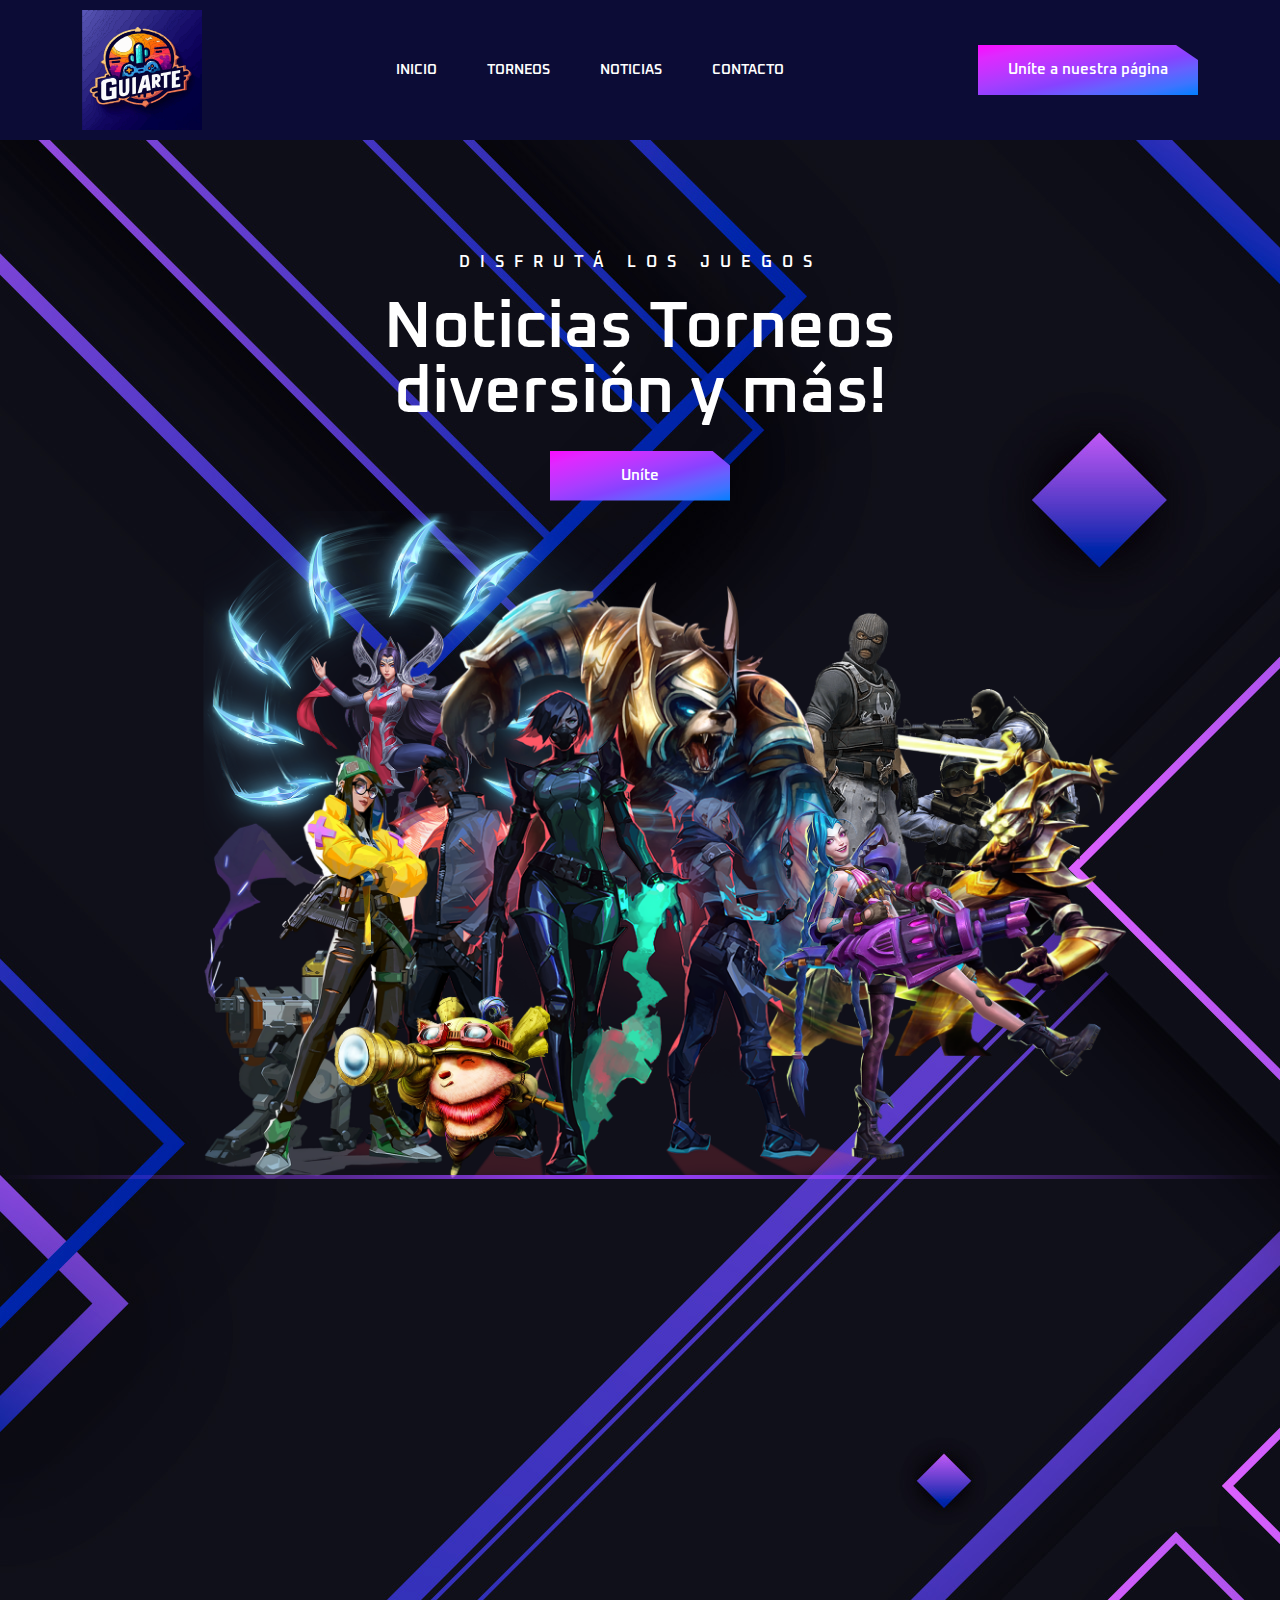
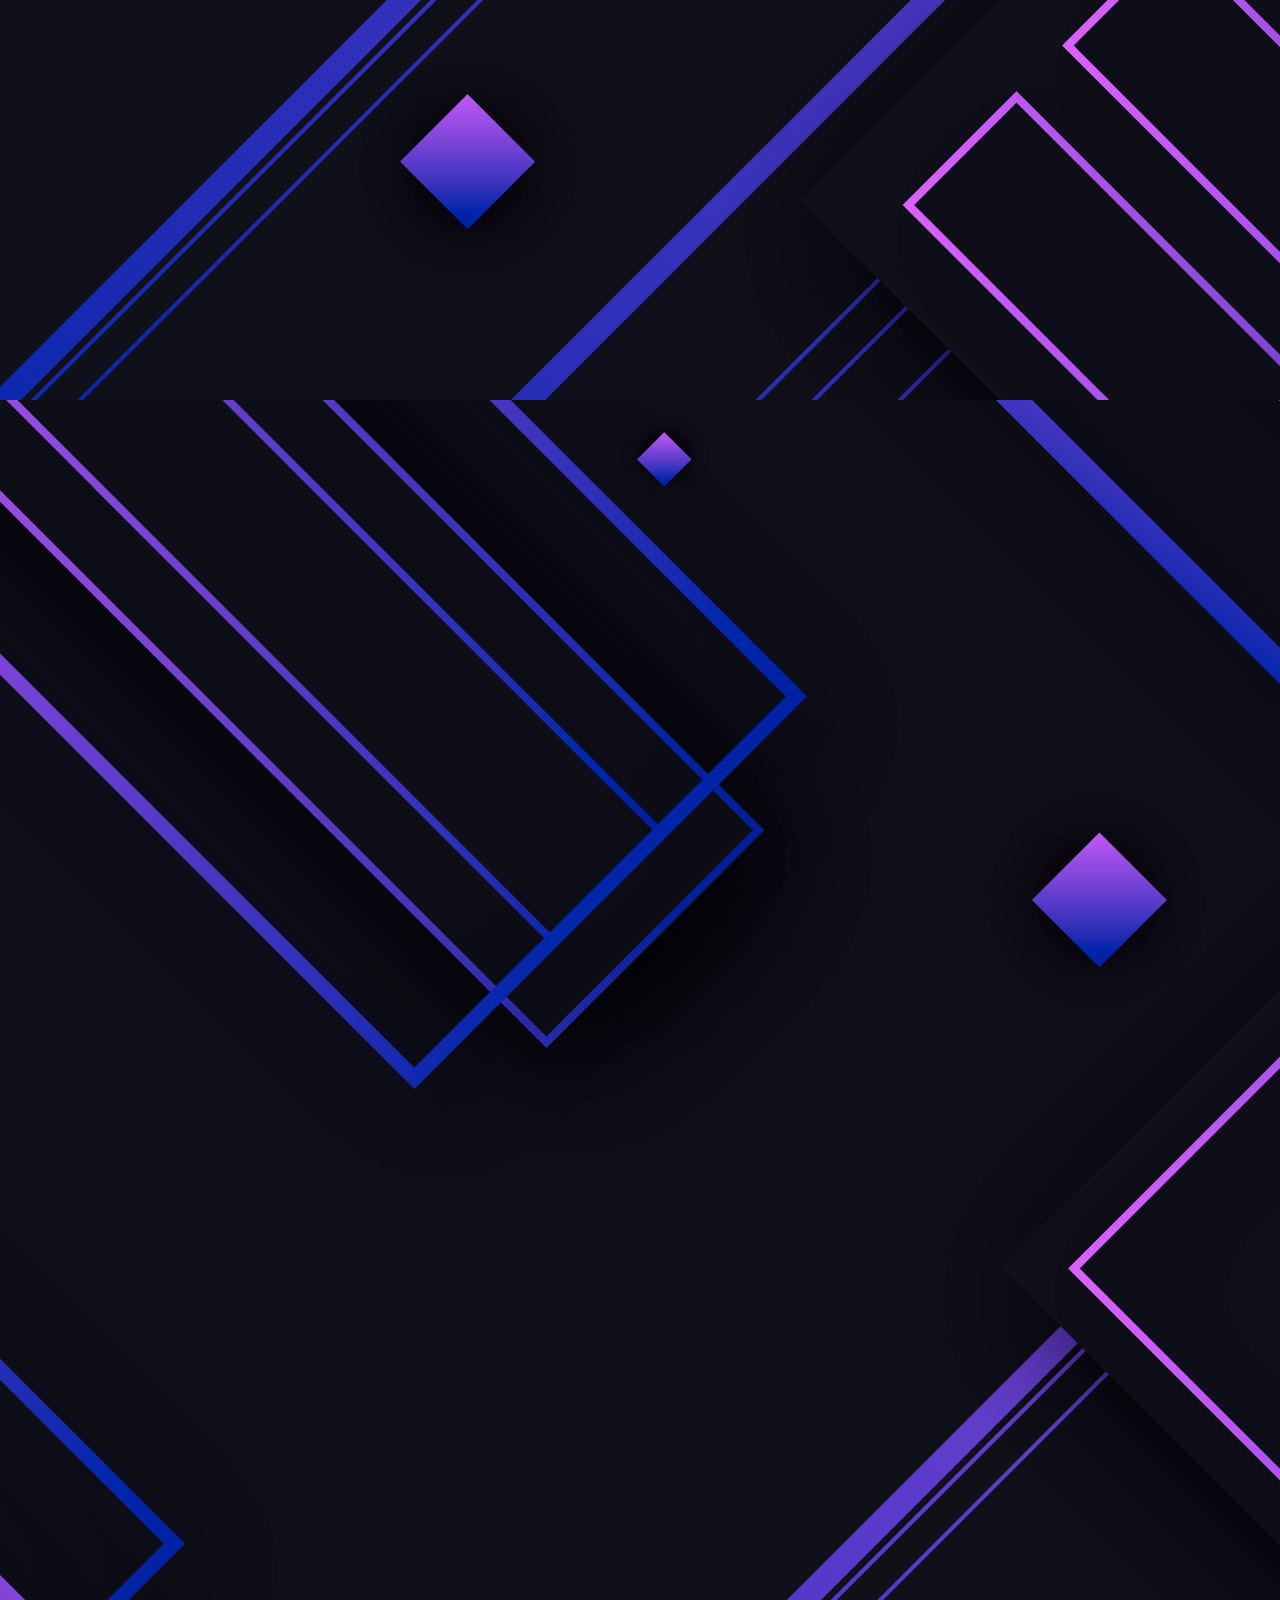
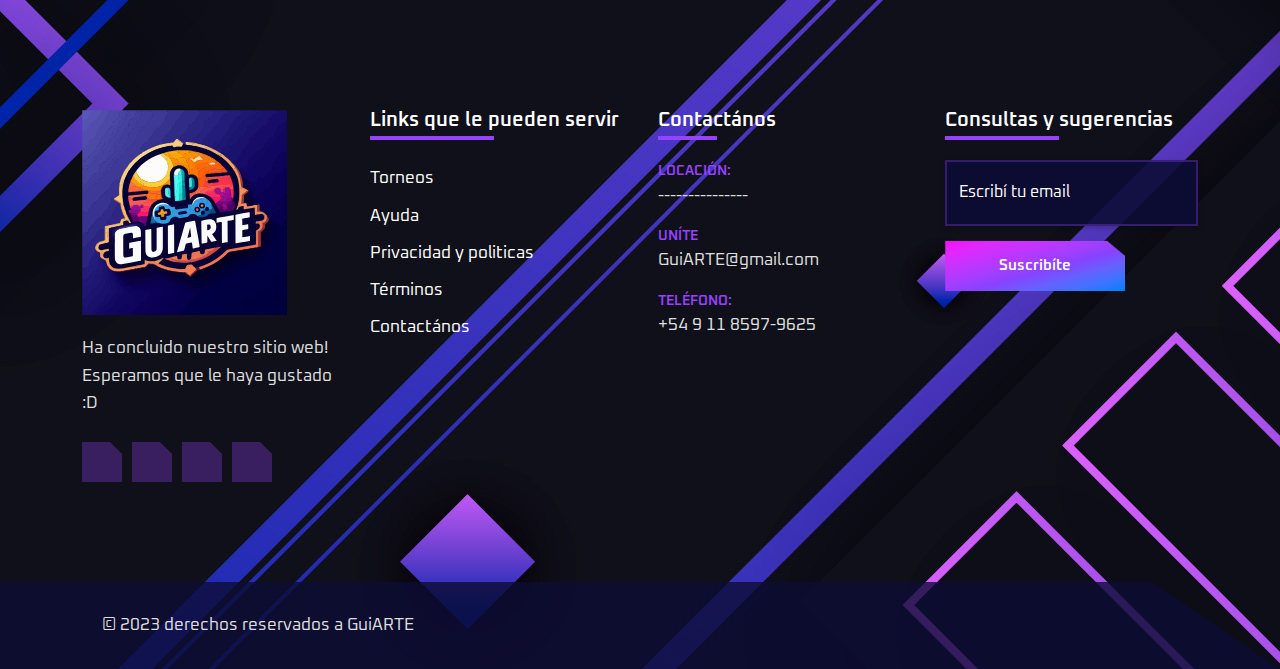
==== GuiARTE/index.html @ c9409fe0 "Add files via upload" ====
<!DOCTYPE html>
<html lang="es">

<head>
  <meta charset="UTF-8">
  <meta http-equiv="X-UA-Compatible" content="IE=edge">
  <meta name="viewport" content="width=device-width, initial-scale=1.0">

  <title>GuiARTE</title>
  <meta name="title" content="Proyecto GuiARTE">
  <meta name="description" content="Codo a Codo">

  <link rel="shortcut icon" href="./favicon.svg" type="image/svg+xml">

  <link rel="preconnect" href="https://fonts.googleapis.com">
  <link rel="preconnect" href="https://fonts.gstatic.com" crossorigin>
  <link
    href="https://fonts.googleapis.com/css2?family=Oxanium:wght@400;500;600;700&family=Work+Sans:wght@600&display=swap"
    rel="stylesheet"> 

  <link rel="stylesheet" href="./assets/css/style.css">


  <link rel="preload" as="image" href="./assets/images/hero-banner.png">
  <link rel="preload" as="image" href="./assets/images/hero-banner-bg.png">

  <script src="https://kit.fontawesome.com/e547f827f8.js" crossorigin="anonymous"></script>

</head>

<body id="top">


  <header class="header active" data-header>
    <div class="container">

      <a href="#" class="logo">
        <img src="./assets/images/logo.svg" width="#" height="#" alt="GuiARTE home">
      </a>

      <nav class="navbar" data-navbar>
        <ul class="navbar-list">

          <li class="navbar-item">
            <a href="#inicio" class="navbar-link" data-nav-link>Inicio</a>
          </li>

          <li class="navbar-item">
            <a href="#torneos" class="navbar-link" data-nav-link>Torneos</a>
          </li>

          <li class="navbar-item">
            <a href="#noticias" class="navbar-link" data-nav-link>Noticias</a>
          </li>

          <li class="navbar-item">
            <a href="#" class="navbar-link" data-nav-link>contacto</a>
          </li>

        </ul>
      </nav>

      <a href="#" class="btn" data-btn>Uníte a nuestra página</a>

      <button class="nav-toggle-btn" aria-label="toggle menu" data-nav-toggler>
        <span class="line line-1"></span>
        <span class="line line-2"></span>
        <span class="line line-3"></span>
      </button>

    </div>
  </header>





  <main>
    <article>



      <div class="hero has-before" id="home">
        <div class="container">

          <p class="section-subtitle">Disfrutá los juegos</p>

          <h1 class="h1 title hero-title">Noticias Torneos <br> diversión y más!</h1>

          <a href="#" class="btn" data-btn>Uníte</a>

          <div class="hero-banner">
            <img src="./assets/images/hero-banner.png" width="850" height="414" alt="hero banner" class="w-100">

            <img src="./assets/images/hero-banner-bg.png" alt="" class="hero-banner-bg">
          </div>

        </div>
      </div>







      <section class="section upcoming" aria-labelledby="upcoming-label" id="torneos">
        <div class="container">

          <p class="section-subtitle" id="upcoming-label" data-reveal="bottom">
            Próximos partidos
          </p>

          <h2 class="h2 section-title" data-reveal="bottom">
            Las batallas más <br> extremas y <span class="span">torneos</span>
          </h2>

          <p class="section-text" data-reveal="bottom">
            Los torneos son de los siguientes juegos: Lol, Valorant y CsGo
          </p>

          <ol class="upcoming-list">

            <li class="upcoming-item">

              <div class="upcoming-card left has-before" data-reveal="left">

                <img src="./assets/images/team-logo-1.png" width="86" height="81" loading="lazy"
                  alt="Purple Death Cadets" class="card-banner">

                <h3 class="h3 card-title">Valorant: <br> lOUD <br> </h3>

                <div class="card-meta">Grupo 2, ago 24</div>

              </div>

              <div class="upcoming-time" data-reveal="bottom">
                <time class="time" datetime="10:00">20:30</time>

                <time class="date" datetime="2022-05-25">24 de agosto 2023</time>

                <div class="social-wrapper">
                  <a href="#" class="social-link">
                    <i class="fa fa-youtube-play" aria-hidden="true"></i>
                  </a>

                  <a href="#" class="social-link">
                    <i class="fa fa-twitch" aria-hidden="true"></i>
                  </a>
                </div>
              </div>

              <div class="upcoming-card left has-before" data-reveal="left">

                <img src="./assets/images/team-logo-2.png" width="86" height="81" loading="lazy"
                  alt="Trigger Brain Squad" class="card-banner">

                <h3 class="h3 card-title">Valorant: <br> FNC</h3>

                <div class="card-meta">Grupo 2, ago 24</div>

              </div>

            </li>

            <li class="upcoming-item">

              <div class="upcoming-card left has-before" data-reveal="left">

                <img src="./assets/images/team-logo-3.png" width="86" height="81" loading="lazy"
                  alt="The Black Hat Hackers" class="card-banner">

                <h3 class="h3 card-title">Lol: kt Rolster</h3>

                <div class="card-meta">Grupo 1, 29 oct</div>

              </div>

              <div class="upcoming-time" data-reveal="bottom">
                <time class="time" datetime="12:30">01:00</time>

                <time class="date" datetime="2024-01-10">29 de octubre</time>

                <div class="social-wrapper">
                  <a href="#" class="social-link">
                    <i class="fa fa-youtube-play" aria-hidden="true"></i>
                  </a>

                  <a href="#" class="social-link">
                    <i class="fa fa-twitch" aria-hidden="true"></i>
                  </a>
                </div>
              </div>

              <div class="upcoming-card left has-before" data-reveal="left">

                <img src="./assets/images/team-logo-4.png" width="86" height="81" loading="lazy"
                  alt="Your Worst Nightmare" class="card-banner">

                <h3 class="h3 card-title">Lol: Dplus Kia</h3>

                <div class="card-meta">Grupo 1, 29 oct</div>

              </div>

            </li>

            <li class="upcoming-item">

              <div class="upcoming-card left has-before" data-reveal="left">

                <img src="./assets/images/team-logo-5.png" width="86" height="81" loading="lazy"
                  alt="Witches And Quizards" class="card-banner">

                <h3 class="h3 card-title">Cs2: Astralis</h3>

                <div class="card-meta">Grupo 3, ago 30</div>

              </div>

              <div class="upcoming-time" data-reveal="bottom">
                <time class="time" datetime="04:20">02:45</time>

                <time class="date" datetime="2024-12-15">30 de agosto</time>

                <div class="social-wrapper">
                  <a href="#" class="social-link">
                    <i class="fa fa-youtube-play" aria-hidden="true"></i>
                  </a>

                  <a href="#" class="social-link">
                    <i class="fa fa-twitch" aria-hidden="true"></i>
                  </a>
                </div>
              </div>

              <div class="upcoming-card left has-before" data-reveal="left">

                <img src="./assets/images/team-logo-6.png" width="86" height="81" loading="lazy"
                  alt="Resting Bitch Faces" class="card-banner">

                <h3 class="h3 card-title">Cs2: Vitality</h3>

                <div class="card-meta">Grupo 3, ago 30</div>

              </div>

            </li>

          </ol>

        </div>
      </section>







      <section class="section news" aria-label="our latest news" id="noticias">
        <div class="container">



          <h2 class="h2 section-title" data-reveal="bottom">
            Noticias 
          </h2>

          <p class="section-text" data-reveal="bottom">
            Las noticias son de los siguientes juegos: Lol, Valorant y CsGo
          </p>

          <ul class="news-list">

            <li data-reveal="bottom">
              <div class="news-card">

                <figure class="card-banner img-holder" style="--width: 600; --height: 400;">
                  <img src="./assets/images/news-1.jpg" width="600" height="400" loading="lazy"
                    alt="Innovative Business All Over The World." class="img-cover">
                </figure>

                <div class="card-content">

                  <a href="#" class="card-tag">Valorant</a>

                  <ul class="card-meta-list">

                    <li class="card-meta-item">
                      <i class="fa fa-calendar" aria-hidden="true"></i>
                      <time class="card-meta-text" datetime="#">20/10/2023</time>
                    </li>
                  </ul>

                  <h3 class="h3">
                    <a href="#" class="card-title">Anuncio oficial de la experiencia de juego del nuevo agente Iso</a>
                  </h3>

                  <p class="card-text">
                    Un profesional experimentado en acción. Iso se incorpora a la plantilla de Valorant en el episidio 7. Acto III
                  </p>

                  <a href="#" class="link has-before">Leé más</a>

                </div>

              </div>
            </li>

            <li data-reveal="bottom">
              <div class="news-card">

                <figure class="card-banner img-holder" style="--width: 600; --height: 400;">
                  <img src="./assets/images/news-2.jpg" width="600" height="400" loading="lazy"
                    alt="How To Start Initiating An Startup In Few Days." class="img-cover">
                </figure>

                <div class="card-content">

                  <a href="#" class="card-tag">league of legends</a>

                  <ul class="card-meta-list">

                    <li class="card-meta-item">
                      <i class="fa fa-calendar" aria-hidden="true"></i>
                      <time class="card-meta-text" datetime="2022-01-01">24/10/2023</time>
                    </li>
                  </ul>

                  <h3 class="h3">
                    <a href="#" class="card-title">Notas de la versión 13.21 de teamfight tactics</a>
                  </h3>

                  <p class="card-text">
                    La versión 13.21 será en la que se juegue el campeonato, así que marcad en el calendario el primer fin de semana de noviembre. Además, ¡anunciaremos algo muy especial el último día de la competición!
                  </p>

                  <a href="#" class="link has-before">Leé más</a>

                </div>

              </div>
            </li>

            <li data-reveal="bottom">
              <div class="news-card">

                <figure class="card-banner img-holder" style="--width: 600; --height: 400;">
                  <img src="./assets/images/news-3.jpg" width="600" height="400" loading="lazy"
                    alt="Financial Experts Support Help You To Find Out." class="img-cover">
                </figure>

                <div class="card-content">

                  <a href="#" class="card-tag">Counter Strike 2</a>

                  <ul class="card-meta-list">

                    <li class="card-meta-item">
                      <i class="fa fa-calendar" aria-hidden="true"></i>
                      <time class="card-meta-text" datetime="2022-01-01">27/10/2023</time>
                    </li>
                  </ul>

                  <h3 class="h3">
                    <a href="#" class="card-title">Counter Strike 2 ya está aquí.</a>
                  </h3>

                  <p class="card-text">
                    Counter Strike 2 es el avance técnico más importante en la historia de esta franquicia, con nuevas características actuales y con actualizaciones que tendrán lugar durante los años venideros.
                  </p>

                  <a href="#" class="link has-before">Leé más</a>

                </div>

              </div>
            </li>

          </ul>

        </div>
      </section>

    </article>
  </main>




  <footer class="footer">

    <div class="section footer-top">
      <div class="container">

        <div class="footer-brand">

          <a href="#" class="logo">
            <img src="./assets/images/logo.svg" width="150" height="73" loading="lazy" alt="Unigine logo">
          </a>

          <p class="footer-text">
            Ha concluido nuestro sitio web! Esperamos que le haya gustado :D
          </p>

          <ul class="social-list">

            <li>
              <a href="#" class="social-link">
                <i class="fa fa-facebook-official" aria-hidden="true"></i>
              </a>
            </li>

            <li>
              <a href="#" class="social-link">
                <i class="fa fa-twitter" aria-hidden="true"></i>
              </a>
            </li>

            <li>
              <a href="#" class="social-link">
                <i class="fa fa-instagram" aria-hidden="true"></i>
              </a>
            </li>

            <li>
              <a href="#" class="social-link">
                <i class="fa fa-youtube-play" aria-hidden="true"></i>
              </a>
            </li>

          </ul>

        </div>

        <div class="footer-list">

          <p class="title footer-list-title has-after">Links que le pueden servir</p>

          <ul>

            <li>
              <a href="#" class="footer-link">Torneos</a>
            </li>

            <li>
              <a href="#" class="footer-link">Ayuda</a>
            </li>

            <li>
              <a href="#" class="footer-link">Privacidad y politicas</a>
            </li>

            <li>
              <a href="#" class="footer-link">Términos</a>
            </li>

            <li>
              <a href="#" class="footer-link">Contactános</a>
            </li>

          </ul>

        </div>

        <div class="footer-list">

          <p class="title footer-list-title has-after">Contactános</p>

          <div class="contact-item">
            <span class="span">Locación:</span>

            <address class="contact-link">
              ---------------
            </address>
          </div>

          <div class="contact-item">
            <span class="span">Uníte</span>

            <a href="mailto:Info@unigine.com" class="contact-link">GuiARTE@gmail.com</a>
          </div>

          <div class="contact-item">
            <span class="span">Teléfono:</span>

            <a href="tel:+12345678910" class="contact-link">+54 9 11 8597-9625</a>
          </div>

        </div>

        <div class="footer-list">

          <p class="title footer-list-title has-after">Consultas y sugerencias</p>

          <form action="./index.html" method="get" class="footer-form">
            <input type="email" name="email_address" required placeholder="Escribí tu email" autocomplete="off"
              class="input-field">

            <button type="submit" class="btn" data-btn>Suscribíte</button>
          </form>

        </div>

      </div>
    </div>

    <div class="footer-bottom">
      <div class="container">

        <p class="copyright">
          &copy; 2023 derechos reservados a GuiARTE
        </p>

      </div>
    </div>

  </footer>






  <a href="#top" class="back-top-btn" aria-label="back to top" data-back-top-btn>
    <i class="fa fa-angle-up" aria-hidden="true"></i>
  </a>







  <div class="cursor" data-cursor></div>





  <script src="./assets/js/script.js"></script>


  <script type="module" src="https://unpkg.com/ionicons@5.5.2/dist/ionicons/ionicons.esm.js"></script>
  <script nomodule src="https://unpkg.com/ionicons@5.5.2/dist/ionicons/ionicons.js"></script>

</body>

</html>
---- GuiARTE/assets/css/style.css ----
:root {


  --bg-purple: hsla(267, 100%, 63%, 1);
  --bg-purple-alpha-30: hsla(267, 100%, 63%, 0.3);
  --bg-dark-purple: hsla(279, 42%, 9%, 1);
  --bg-oxford-blue: hsla(240, 63%, 13%, 1);
  --bg-oxford-blue-alpha-95: hsla(240, 63%, 13%, 0.95);
  --bg-oxford-blue-alpha-90: hsla(240, 63%, 13%, 0.9);
  --bg-oxford-blue-alpha-80: hsla(240, 63%, 13%, 0.8);

  --gradient-1: linear-gradient(to right bottom, hsl(299, 100%, 52%), hsl(291, 100%, 58%), hsl(283, 100%, 60%), hsl(273, 100%, 62%), hsl(262, 100%, 63%), hsl(242, 100%, 69%), hsl(223, 100%, 62%), hsl(210, 100%, 50%));
  --gradient-2: linear-gradient(90deg, transparent 0%, #9841ff 50%, transparent 100%);

  --text-white: hsla(0, 0%, 100%, 1);
  --text-gainsboro: hsla(0, 0%, 87%, 1);
  --text-champagne-pink: hsla(23, 61%, 86%, 1);
  --text-purple: hsla(267, 100%, 63%, 1);


  --border-space-cadet: hsl(240, 45%, 17%);
  --border-purple-alpha-30: hsla(267, 100%, 63%, 0.3); 


  --fontFamily-oxanium: 'Oxanium', cursive;
  --fontFamily-work-sans: 'Work Sans', sans-serif;

  --fontSize-1: 3.6rem;
  --fontSize-2: 2.4rem;
  --fontSize-3: 2rem;
  --fontSize-4: 1.7rem;
  --fontSize-5: 1.6rem;
  --fontSize-6: 1.5rem;
  --fontSize-7: 1.4rem;
  --fontSize-8: 1.2rem;


  --weight-regular: 400;
  --weight-semiBold: 600;
  --weight-bold: 700;



  --section-spacing: 60px;



  --shadow: 0px 2px 5px 0px hsla(0, 0%, 0%, 0.2);


  --radius-circle: 50%;
  --radius-5: 5px;
  --radius-3: 3px;



  --clip-path-1: polygon(0 0, 100% 0, 100% 0, 0 0);
  --clip-path-2: polygon(0 0, 100% 0, 100% 100%, 0 100%);
  --clip-path-3: polygon(0% 0%, 90% 0, 100% 30%, 100% 100%, 0 100%);
  --clip-path-4: polygon(90% 0, 100% 40%, 100% 100%, 0 100%, 0 0);
  --clip-path-5: polygon(100% 0, 100% 100%, 10% 100%, 0 60%, 0 0);
  --clip-path-6: polygon(10% 0, 100% 0, 100% 100%, 0 100%, 0 40%);
  --clip-path-7: polygon(100% 0, 100% 60%, 90% 100%, 0 100%, 0 0);
  --clip-path-8: polygon(0% 0%, 70% 0, 100% 30%, 100% 100%, 0 100%);
  --clip-path-9: polygon(0 0, 90% 0, 100% 100%, 0% 100%);



  --transition-1: 250ms ease;
  --transition-2: 500ms ease;
  --cubic-out: cubic-bezier(0.05, 0.83, 0.52, 0.97);

}






*,
*::before,
*::after {
  margin: 0;
  padding: 0;
  box-sizing: border-box;
}

li { list-style: none; }

a,
img,
time,
span,
input,
button,
textarea,
ion-icon { display: block; }

a {
  color: inherit;
  text-decoration: none;
}

img { height: auto; }

input,
button,
textarea {
  background: none;
  border: none;
  font: inherit;
}

input,
textarea { width: 100%; }

button { cursor: pointer; }

ion-icon { pointer-events: none; }

address { font-style: normal; }

html {
  font-size: 10px;
  scroll-behavior: smooth;
}

body {
  background-color: var(--bg-dark-purple);
  background-image: url("../images/body-bg.jpg");
  background-repeat: repeat;
  color: var(--text-gainsboro);
  font-family: var(--fontFamily-oxanium);
  font-size: var(--fontSize-4);
  font-weight: var(--weight-regular);
  line-height: 1.6;
  overflow-x: hidden;
}

::-webkit-scrollbar { width: 8px; }

::-webkit-scrollbar-track { background-color: var(--bg-dark-purple); }

::-webkit-scrollbar-thumb { background-color: var(--bg-purple); }





.container { padding-inline: 12px; }

.has-before,
.has-after {
  position: relative;
  z-index: 1;
}

.has-before::before,
.has-after::after {
  content: "";
  position: absolute;
}

.title { color: var(--text-white); }

.h1,
.h3 { line-height: 1.3; }

.h1 {
  font-size: var(--fontSize-1);
  font-weight: var(--weight-semiBold);
}

.h2 {
  font-size: var(--fontSize-2);
  line-height: 1.4;
}

.h3 { font-size: var(--fontSize-3); }

.section-title,
.section-subtitle,
.section-text { text-align: center; }

.section-subtitle {
  color: var(--text-white);
  font-weight: var(--weight-semiBold);
  font-size: var(--fontSize-5);
  text-transform: uppercase;
}

.btn {
  position: relative;
  background-image: var(--gradient-1);
  color: var(--text-white);
  font-size: var(--fontSize-6);
  font-weight: var(--weight-semiBold);
  max-width: max-content;
  min-width: 180px;
  height: 50px;
  display: grid;
  place-items: center;
  padding-inline: 30px;
  clip-path: var(--clip-path-3);
  overflow: hidden;
}

.btn::before {
  content: "";
  position: absolute;
  top: var(--top, 50%);
  left: var(--left, 50%);
  width: 250%;
  padding-block-end: 250%;
  background-color: var(--bg-purple);
  transform: translate(-50%, -50%) scale(0);
  border-radius: var(--radius-circle);
  z-index: -1;
  transition: transform var(--transition-2);
}

.btn:is(:hover, :focus-visible)::before { transform: translate(-50%, -50%) scale(1); }

.w-100 { width: 100%; }

.section { padding-block: var(--section-spacing); }

.section-title {
  margin-block: 10px;
  text-transform: uppercase;
}

.section-title .span {
  display: inline;
  color: var(--text-purple);
}

.section-text {
  margin-block-end: 40px;
  max-width: 480px;
  margin-inline: auto;
}

.social-wrapper {
  display: flex;
  align-items: center;
  gap: 10px;
}

.img-holder {
  background-color: var(--bg-purple);
  aspect-ratio: var(--width) / var(--height);
  overflow: hidden;
}

.img-cover {
  width: 100%;
  height: 100%;
  object-fit: cover;
}

[data-reveal] {
  opacity: 0;
  transition: var(--transition-2);
}

[data-reveal="left"] { transform: translateX(-20px); }

[data-reveal="right"] { transform: translateX(20px); }

[data-reveal="bottom"] { transform: translateY(20px); }

[data-reveal].revealed {
  opacity: 1;
  transform: translate(0);
}





.header .btn { display: none; }

.header {
  position: absolute;
  top: 0;
  left: 0;
  width: 100%;
  background-color: var(--bg-oxford-blue);
  padding: 10px 12px;
  z-index: 4;
}

.header.active {
  position: fixed;
  animation: slideUP 1s ease forwards;
}

@keyframes slideUP {
  0% { transform: translateY(-100%); }
  100% { transform: translateY(0); }
}

.header .container {
  display: flex;
  justify-content: space-between;
  align-items: center;
}

.nav-toggle-btn .line {
  height: 3px;
  width: 10px;
  margin-block: 4px;
  background-color: var(--text-gainsboro);
  border-radius: 8px;
  transition: var(--transition-1);
}

.nav-toggle-btn .line-2 { width: 20px; }

.nav-toggle-btn .line-3 { margin-inline-start: auto; }

.nav-toggle-btn.active .line-2 { transform: rotate(-45deg); }

.nav-toggle-btn.active .line-1 { transform: rotate(45deg) translate(4px, 1.5px); }

.nav-toggle-btn.active .line-3 { transform: rotate(45deg) translate(-3px, -1px); }

.navbar {
  position: absolute;
  top: calc(100% - 1px);
  right: 12px;
  left: 12px;
  background-color: var(--bg-oxford-blue);
  padding: 0 15px;
  clip-path: var(--clip-path-1);
  visibility: hidden;
  transition: clip-path 500ms var(--cubic-out);
}

.navbar.active {
  clip-path: var(--clip-path-2);
  visibility: visible;
}

.navbar-link {
  padding: 12px 25px;
  text-transform: uppercase;
  font-size: var(--fontSize-7);
  font-weight: var(--weight-semiBold);
  color: var(--text-white);
}

.navbar-item { border-block-start: 1px solid var(--border-space-cadet); }

.navbar-item:last-child { border-block-end: 1px solid var(--border-space-cadet); }





.hero {
  padding-block-start: 170px;
  text-align: center;
}

.hero .section-subtitle { letter-spacing: 5px; }

.hero-title { margin-block: 20px 25px; }

.hero .btn { margin-inline: auto; }

.hero::before {
  background-image: var(--gradient-2);
  bottom: 0;
  left: 0;
  width: 100%;
  height: 4px;
  z-index: 1;
}

.hero-banner {
  position: relative;
  margin-block-start: 10px;
}

.hero-banner-bg { display: none; }





.upcoming-item:not(:last-child) { margin-block-end: 90px; }

.upcoming-card {
  display: flex;
  justify-content: space-between;
  align-items: center;
}

.upcoming-card::before {
  top: 50%;
  background-image: var(--gradient-1);
  transform: translateY(-50%);
  width: 90%;
  height: 80px;
  z-index: -1;
  opacity: 0.3;
  border-radius: var(--radius-5);
}

.upcoming-card.left::before {
  right: 0;
  clip-path: var(--clip-path-4);
}

.upcoming-card.right::before {
  left:0;
  clip-path: var(--clip-path-6);
}

.upcoming-card .card-title { text-transform: uppercase; }

.upcoming-card.left .card-title {
  margin-inline-end: 50px;
  text-align: right;
}

.upcoming-card.right .card-title {
  margin-inline-start: 50px;
  text-align: left;
}

.upcoming-card .card-meta {
  position: relative;
  bottom: -20px;
  left: 50%;
  transform: translateX(-50%);
  background-image: var(--gradient-1);
  width: max-content;
  padding: 6px 20px;
  font-size: var(--fontSize-8);
  font-weight: var(--weight-semiBold);
  text-transform: uppercase;
  border-radius: var(--radius-3);
}

.upcoming-card.left .card-meta { clip-path: var(--clip-path-5); }

.upcoming-card.right .card-meta { clip-path: var(--clip-path-7); }

.upcoming-card .card-banner { width: 60%; }

.upcoming-card.right .card-banner { order: 1; }

.upcoming-time { margin-block: 50px 30px; }

.upcoming-time :is(.time, .date) { text-align: center; }

.upcoming-time .time {
  color: var(--text-white);
  font-size: var(--fontSize-1);
  font-weight: var(--weight-bold);
  line-height: 1;
}

.upcoming-time .date {
  font-size: var(--fontSize-7);
  font-weight: var(--weight-semiBold);
  margin-block: 5px;
}

.upcoming-item .social-wrapper { justify-content: center; }

.upcoming-item .social-link {
  color: var(--text-white);
  font-size: 2.5rem;
  transition: var(--transition-1);
}

.upcoming-item .social-link:is(:hover, :focus-visible) { color: var(--text-purple); }



.news-list {
  display: grid;
  gap: 30px;
}

.news-card {
  background-color: var(--bg-oxford-blue-alpha-90);
  box-shadow: var(--shadow);
}

.news-card .card-content {
  position: relative;
  padding: 30px;
}

.card-tag {
  position: absolute;
  bottom: 100%;
  left: 0;
  background-image: var(--gradient-1);
  color: var(--text-white);
  font-size: var(--fontSize-8);
  font-weight: var(--weight-semiBold);
  text-transform: uppercase;
  height: 30px;
  line-height: 32px;
  padding-inline: 20px;
  clip-path: var(--clip-path-3);
}

.news-card :is(.card-meta-list, .card-meta-item) {
  display: flex;
  align-items: center;
}

.news-card .card-meta-list {
  flex-wrap: wrap;
  gap: 5px 10px;
}

.news-card .card-meta-item { gap: 5px; }

.news-card .card-meta-item ion-icon { color: var(--text-purple); }

.news-card .card-meta-text,
.news-card .link {
  color: var(--text-champagne-pink);
  font-size: var(--fontSize-7);
  font-weight: var(--weight-bold);
  text-transform: uppercase;
}

.news-card .h3 { margin-block: 15px 10px; }

.news-card .card-title {
  display: inline;
  background-image: linear-gradient(to left, var(--bg-purple), var(--bg-purple));
  background-repeat: no-repeat;
  background-position: left bottom;
  background-size: 0% 4px;
  transition: var(--transition-2);
}

.news-card .card-title:is(:hover, :focus-visible) { background-size: 100% 4px; }

.news-card .link {
  max-width: max-content;
  margin-block-start: 15px;
  padding-inline-start: 30px;
  transition: var(--transition-1);
}

.news-card .link::before {
  top: 50%;
  left: 0;
  transform: translateY(-100%);
  width: 20px;
  height: 4px;
  background-color: var(--bg-purple);
}

.news-card .link:is(:hover, :focus-visible) { color: var(--text-purple); }



.footer-top .container {
  display: grid;
  gap: 35px;
}

.footer-text { margin-block: 20px 25px; }

.social-list {
  display: flex;
  gap: 10px;
}

.footer .social-link {
  width: 40px;
  height: 40px;
  background-color: var(--bg-purple-alpha-30);
  display: grid;
  place-items: center;
  clip-path: var(--clip-path-8);
  transition: var(--transition-1);
}

.footer .social-link:is(:hover, :focus-visible) {
  background-color: var(--bg-purple);
  transform: translateY(-2px);
}

.footer-list-title {
  font-size: var(--fontSize-3);
  font-weight: var(--weight-semiBold);
  line-height: 1;
  position: relative;
  padding-block-end: 10px;
  margin-block-end: 20px;
  max-width: max-content;
}

.footer-list-title::after {
  bottom: 0;
  left: 0;
  width: 50%;
  height: 4px;
  background-color: var(--bg-purple);
}

.footer-link {
  padding-block: 5px;
  color: var(--text-white);
  transition: var(--transition-1);
}

.footer-link:is(:hover, :focus-visible) { color: var(--text-purple); }

.contact-item .span {
  color: var(--text-purple);
  font-size: var(--fontSize-7);
  text-transform: uppercase;
  font-weight: var(--weight-semiBold);
}

.contact-item:not(:last-child) { margin-block-end: 15px; }

.input-field {
  background-color: var(--bg-oxford-blue-alpha-90);
  color: var(--text-white);
  font-size: var(--fontSize-5);
  padding: 18px 12px;
  box-shadow: var(--shadow);
  border: 2px solid var(--border-purple-alpha-30);
  margin-block-end: 15px;
  outline: none;
}

.input-field::placeholder { color: var(--text-white); }

.footer-bottom {
  clip-path: var(--clip-path-9);
  background-color: var(--bg-oxford-blue-alpha-80);
}

.copyright { padding: 30px 20px; }



.back-top-btn {
  position: fixed;
  bottom: 10px;
  right: 20px;
  width: 50px;
  height: 50px;
  background-image: var(--gradient-1);
  display: grid;
  place-items: center;
  font-size: 2.1rem;
  clip-path: var(--clip-path-8);
  opacity: 0;
  transition: var(--transition-1);
  z-index: 4;
}

.back-top-btn.active {
  opacity: 1;
  transform: translateY(-20px);
}





.cursor { display: none; }





@media (min-width: 575px) {


  .container {
    max-width: 540px;
    width: 100%;
    margin-inline: auto;
  }



  .header .logo img { width: 120px; }




  .upcoming-card.left .card-meta {
    left: auto;
    right: -15%;
  }

  .upcoming-card.right .card-meta { left: 25%; }



  .footer-top .container { grid-template-columns: 1fr 1fr; }

}





@media (min-width: 768px) {



  :root {


    --fontSize-1: 6.5rem;
    --fontSize-2: 3.2rem;

  }



  .container { max-width: 720px; }

  .h1 { line-height: 1; }



  .hero .section-subtitle { letter-spacing: 10px; }

  .hero-banner-bg {
    display: block;
    width: 100%;
    position: absolute;
    bottom: 0;
    left: 0;
    transform: scale(1.3);
    transform-origin: bottom;
    z-index: -1;
  }



  .upcoming-card::before { height: 110px; }

  .upcoming-card .card-meta {
    padding-block: 12px;
    bottom: 20px;
  }

  .upcoming-card .card-title { --fontSize-3: 2.8rem; }

  .upcoming-card.left .card-meta { right: -10%; }

  .upcoming-card.right .card-meta { left: 20%; }

  .upcoming-time .time { --fontSize-1: 5rem; }



  .news-list { grid-template-columns: 1fr 1fr; }


  .cursor {
    display: block;
    position: fixed;
    top: 0;
    left: 0;
    width: 30px;
    height: 30px;
    background-color: var(--bg-purple);
    border-radius: var(--radius-circle);
    transform: translate(-50%, -50%);
    opacity: 0;
    pointer-events: none;
    z-index: 6;
    transition: var(--transition-1);
    transition-property: opacity, transform;
  }

  body:hover .cursor { opacity: 0; }

  body .cursor.hovered {
    transform: translate(-50%, -50%) scale(1.3);
    opacity: 0;
  }

}






@media (min-width: 992px) {


  :root {
    


    --fontSize-2: 4.5rem;


    --section-spacing: 100px;

  }



  .container { max-width: 960px; }

  .h2 { line-height: 1.1; }





  .nav-toggle-btn { display: none; }

  .navbar,
  .navbar.active {
    all: unset;
    display: block;
  }

  .navbar-item,
  .navbar-item:last-child { border: none; }

  .navbar-list { display: flex; }

  .header .btn {
    display: grid;
    text-align: center;
  }




  .hero-banner-bg { transform: scale(1.2); }


  .upcoming-item {
    display: grid;
    grid-template-columns: 1fr 0.5fr 1fr;
    align-items: center;
  }

  .upcoming-time { margin-block: 0; }

  .upcoming-card .card-meta {
    left: 50%;
    bottom: -30px;
    transform: translateX(-50%);
  }

  .upcoming-card.right .card-meta { left: 50%; }


  .news-list { grid-template-columns: repeat(3, 1fr); }




   
  .footer-top .container { grid-template-columns: repeat(4, 1fr); }

}





@media (min-width: 1200px) {



  .container { max-width: 1140px; }

  .section-text { margin-block-end: 60px; }





  .hero { padding-block-start: 250px; }

  .hero-banner-bg { transform: scale(1.2); }

  .hero-banner .w-100 {
    max-width: max-content;
    margin-inline: auto;
  }




  .upcoming-card .card-banner {
    max-height: 180px;
    width: auto;
  }

  .upcoming-card .card-meta { bottom: 0; }

  .upcoming-card.right .card-meta { left: 35%; }

  .upcoming-time .time { --fontSize-1: 6.2rem; }




  .footer-top .container { grid-template-columns: 1f 0.5fr 0.5fr 1fr; }

  .footer .logo img { width: 205px; }

}
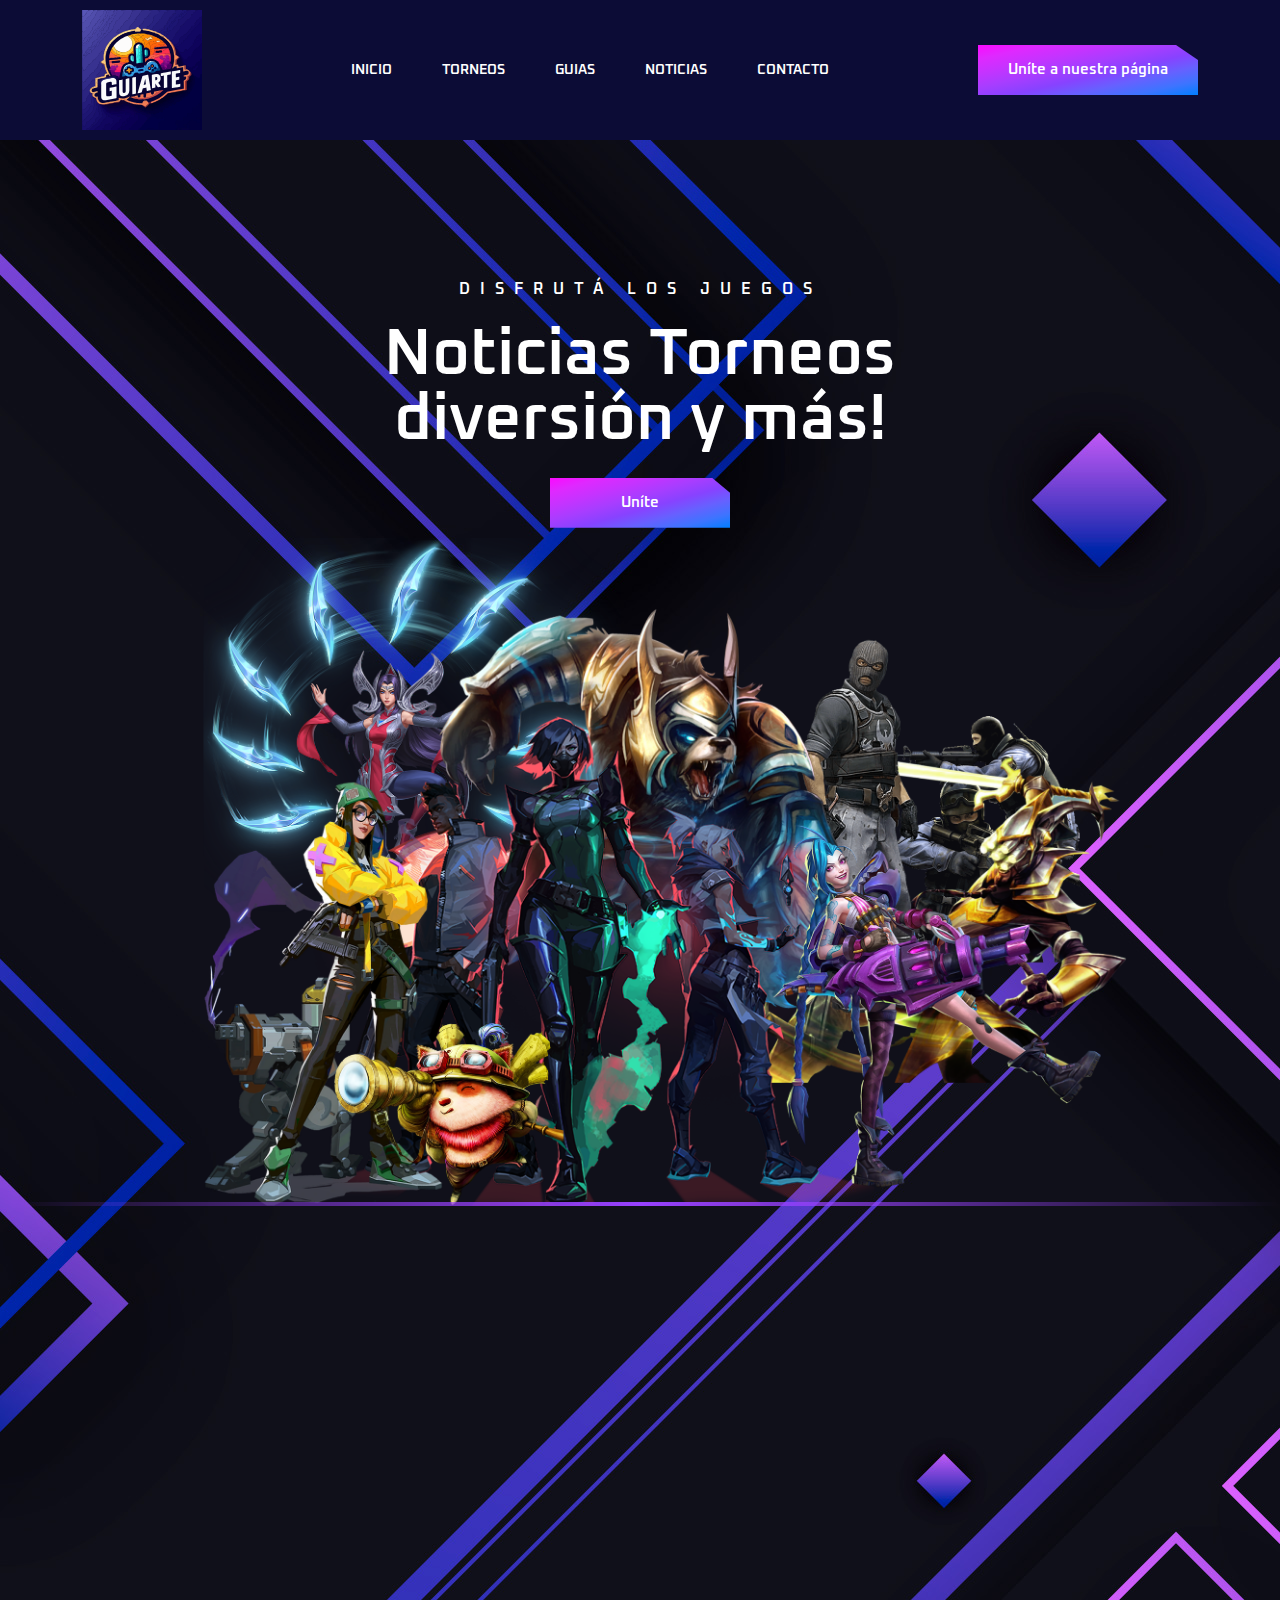
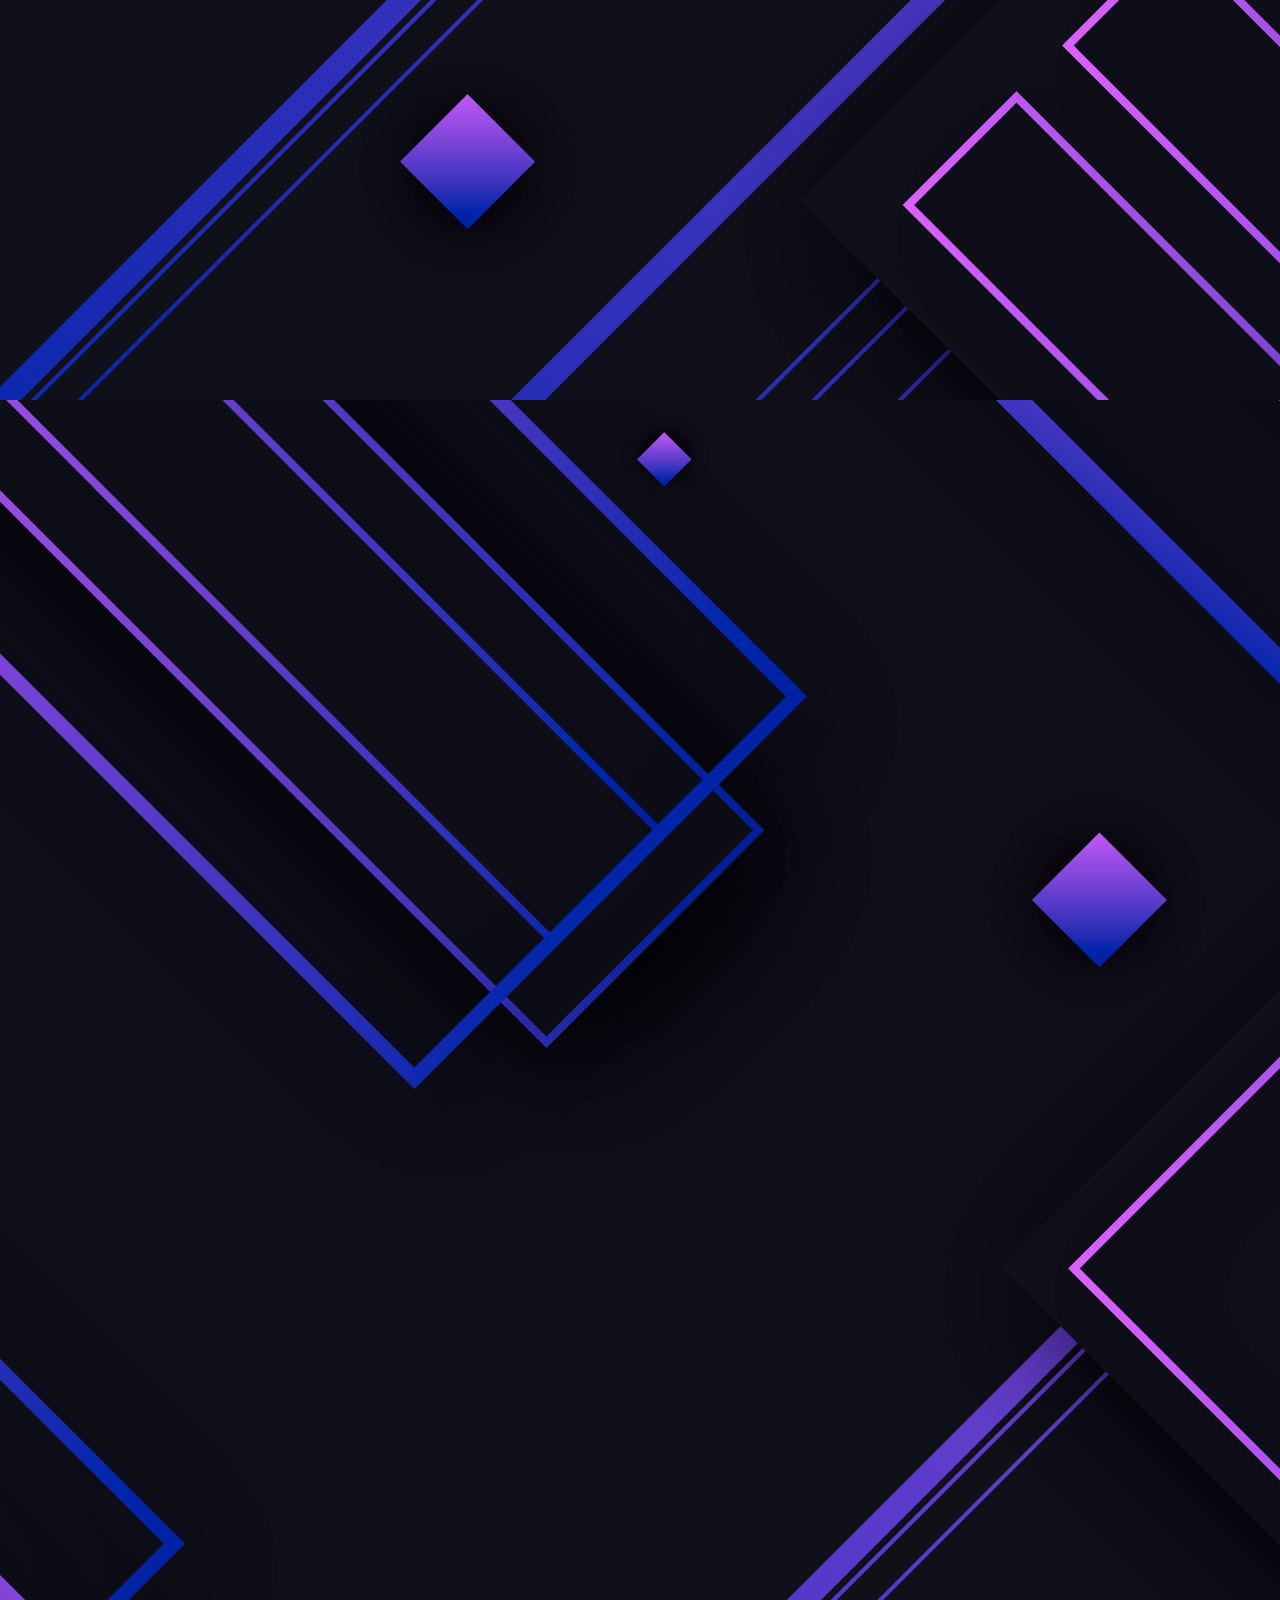
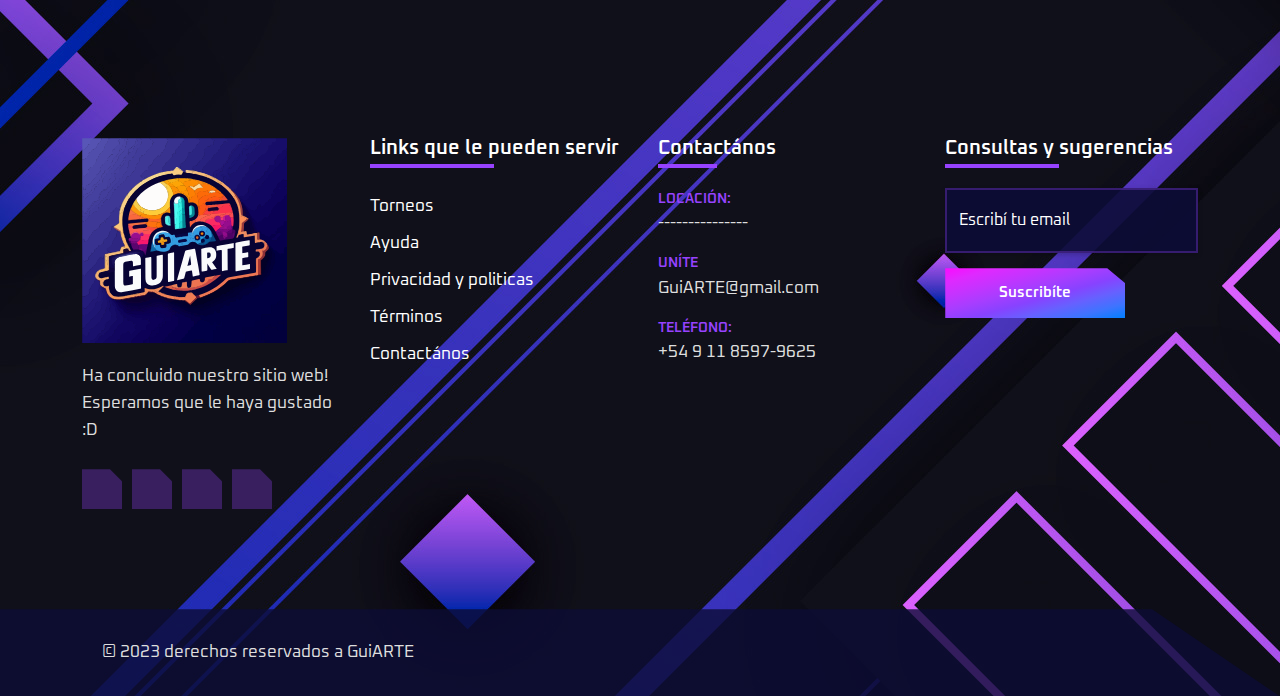
==== commit a75f350c: "main" ====
--- a/GuiARTE/index.html
+++ b/GuiARTE/index.html
@@ -42,7 +42,7 @@
         <ul class="navbar-list">
 
           <li class="navbar-item">
-            <a href="#inicio" class="navbar-link" data-nav-link>Inicio</a>
+            <a href="index.html" class="navbar-link" data-nav-link>Inicio</a>
           </li>
 
           <li class="navbar-item">
@@ -50,11 +50,15 @@
           </li>
 
           <li class="navbar-item">
+            <a href="guia.html" class="navbar-link" data-nav-link>Guias</a>
+          </li>
+
+          <li class="navbar-item">
             <a href="#noticias" class="navbar-link" data-nav-link>Noticias</a>
           </li>
 
           <li class="navbar-item">
-            <a href="#" class="navbar-link" data-nav-link>contacto</a>
+            <a href="#" id="mostrar-formulario" class="navbar-link" data-nav-link>contacto</a>
           </li>
 
         </ul>
@@ -76,8 +80,29 @@
 
 
   <main>
+    
+    </div>
     <article>
-
+      <div class="form">
+        <button id="mostrar-formulario">Mostrar Formulario</button>
+        <div class="modal" id="modal">
+          <div class="modal-contenido">
+            <span class="cerrar" id="cerrar">&times;</span>
+            <h2>Formulario</h2>
+            <form name="formulario" method="post" class="formulario" action="https://formspree.io/f/xzblobby" id="formulario">
+              <label class="f-elemento" for="fname"> Nombre: </label><br>
+              <input class="f-input" type="text" size="30" name="fname" id="fname"><br>
+              <label class="f-elemento" for="lname"> Apellido: </label><br>
+              <input class="f-input" type="text" size="30" name="lname" id="lname"><br>
+              <label class="f-elemento" for="email"> Mail: </label><br>
+              <input class="f-input" type="email" size="40" name="email" id="email"><br>
+              <label class="f-elemento" for="consulta">Mensaje:</label><br>
+              <textarea class="f-input" name="comentario" id="comentario" cols="30" rows="5"></textarea><br>
+              <button class="f-input" type="submit" value="ENVIAR"onclick="validarEnviar()"> Enviar</button> 
+          </form>
+          </div>
+        </div>
+      </div>
 
 
       <div class="hero has-before" id="home">
@@ -97,10 +122,6 @@
 
         </div>
       </div>
-
-
-
-
 
 
 
@@ -536,9 +557,6 @@
   <div class="cursor" data-cursor></div>
 
 
-
-
-
   <script src="./assets/js/script.js"></script>
 
 
--- a/GuiARTE/assets/css/style.css
+++ b/GuiARTE/assets/css/style.css
@@ -924,3 +924,42 @@
 
 }
 
+
+.modal {
+  display: none;
+  position: fixed;
+  top: 0;
+  left: 0;
+  width: 100%;
+  height: 100%;
+  background-color: rgba(0, 0, 0, 0.5); /* Fondo oscuro y translúcido */
+  z-index: 999; /* Coloca el modal sobre todo */
+}
+
+.modal-contenido {
+  position: absolute;
+  top: 50%;
+  left: 50%;
+  transform: translate(-50%, -50%);
+  background-color: white;
+  padding: 20px;
+  border: 1px solid #ccc;
+  box-shadow: 0 4px 8px 0 rgba(0, 0, 0, 0.2);
+  z-index: 1000; /* Asegura que el contenido del modal esté por encima del fondo modal */
+}
+
+.cerrar {
+  position: absolute;
+  top: 10px;
+  right: 10px;
+  font-size: 24px;
+  cursor: pointer;
+}
+.f-input{
+  border-radius: 5px;
+  border: solid 1px black;
+  width: 100%;
+}
+.f-elemento{
+  color: black;
+}